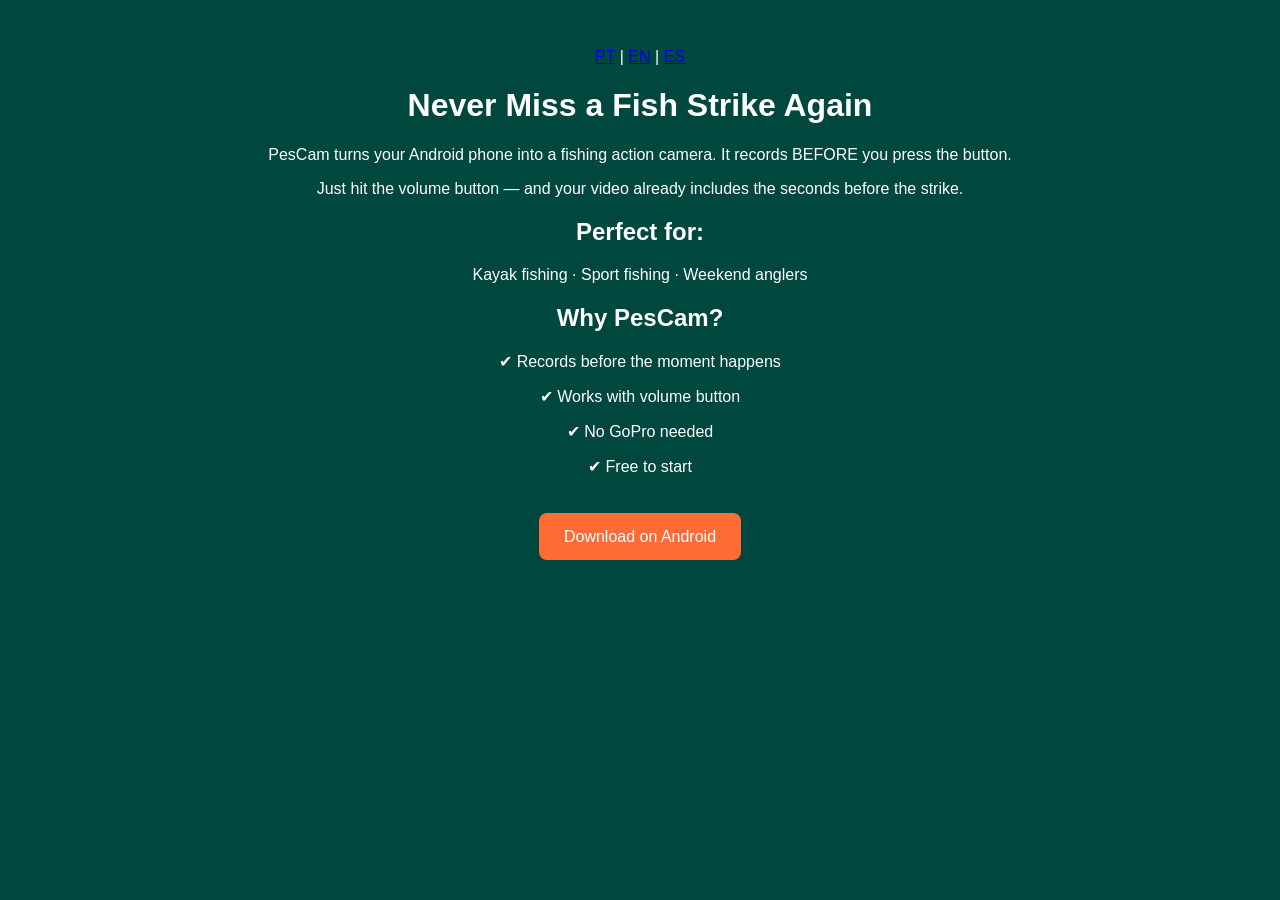
==== en/index.html @ 98377692 "add language selector + hreflang SEO" ====
<!DOCTYPE html>
<html lang="en">
<head>
  <meta charset="UTF-8">
  <title>PesCam — Never Miss a Fish Strike Again</title>

  <meta name="description" content="Record your fishing trips without missing the moment. PesCam saves the seconds BEFORE the strike — just like GoPro Hindsight, but on your phone.">

  <link rel="canonical" href="https://pescam.com.br/en/">

  <!-- Hreflang -->
  <link rel="alternate" hreflang="pt-BR" href="https://pescam.com.br/">
  <link rel="alternate" hreflang="en" href="https://pescam.com.br/en/">
  <link rel="alternate" hreflang="es" href="https://pescam.com.br/es/">
  <link rel="alternate" hreflang="x-default" href="https://pescam.com.br/">

  <meta name="viewport" content="width=device-width, initial-scale=1.0">
</head>

<body style="font-family: Arial; background:#00473E; color:white; text-align:center; padding:40px;">

  <div style="margin-bottom:20px;">
    <a href="https://pescam.com.br/">PT</a> |
    <a href="https://pescam.com.br/en/">EN</a> |
    <a href="https://pescam.com.br/es/">ES</a>
  </div>

  <h1>Never Miss a Fish Strike Again</h1>

  <p>
    PesCam turns your Android phone into a fishing action camera.
    It records BEFORE you press the button.
  </p>

  <p>
    Just hit the volume button — and your video already includes the seconds before the strike.
  </p>

  <h2>Perfect for:</h2>

  <p>Kayak fishing · Sport fishing · Weekend anglers</p>

  <h2>Why PesCam?</h2>

  <p>✔ Records before the moment happens</p>
  <p>✔ Works with volume button</p>
  <p>✔ No GoPro needed</p>
  <p>✔ Free to start</p>

  <br><br>

  <a href="#" style="background:#FF6B35; padding:15px 25px; color:white; text-decoration:none; border-radius:8px;">
    Download on Android
  </a>

</body>
</html>
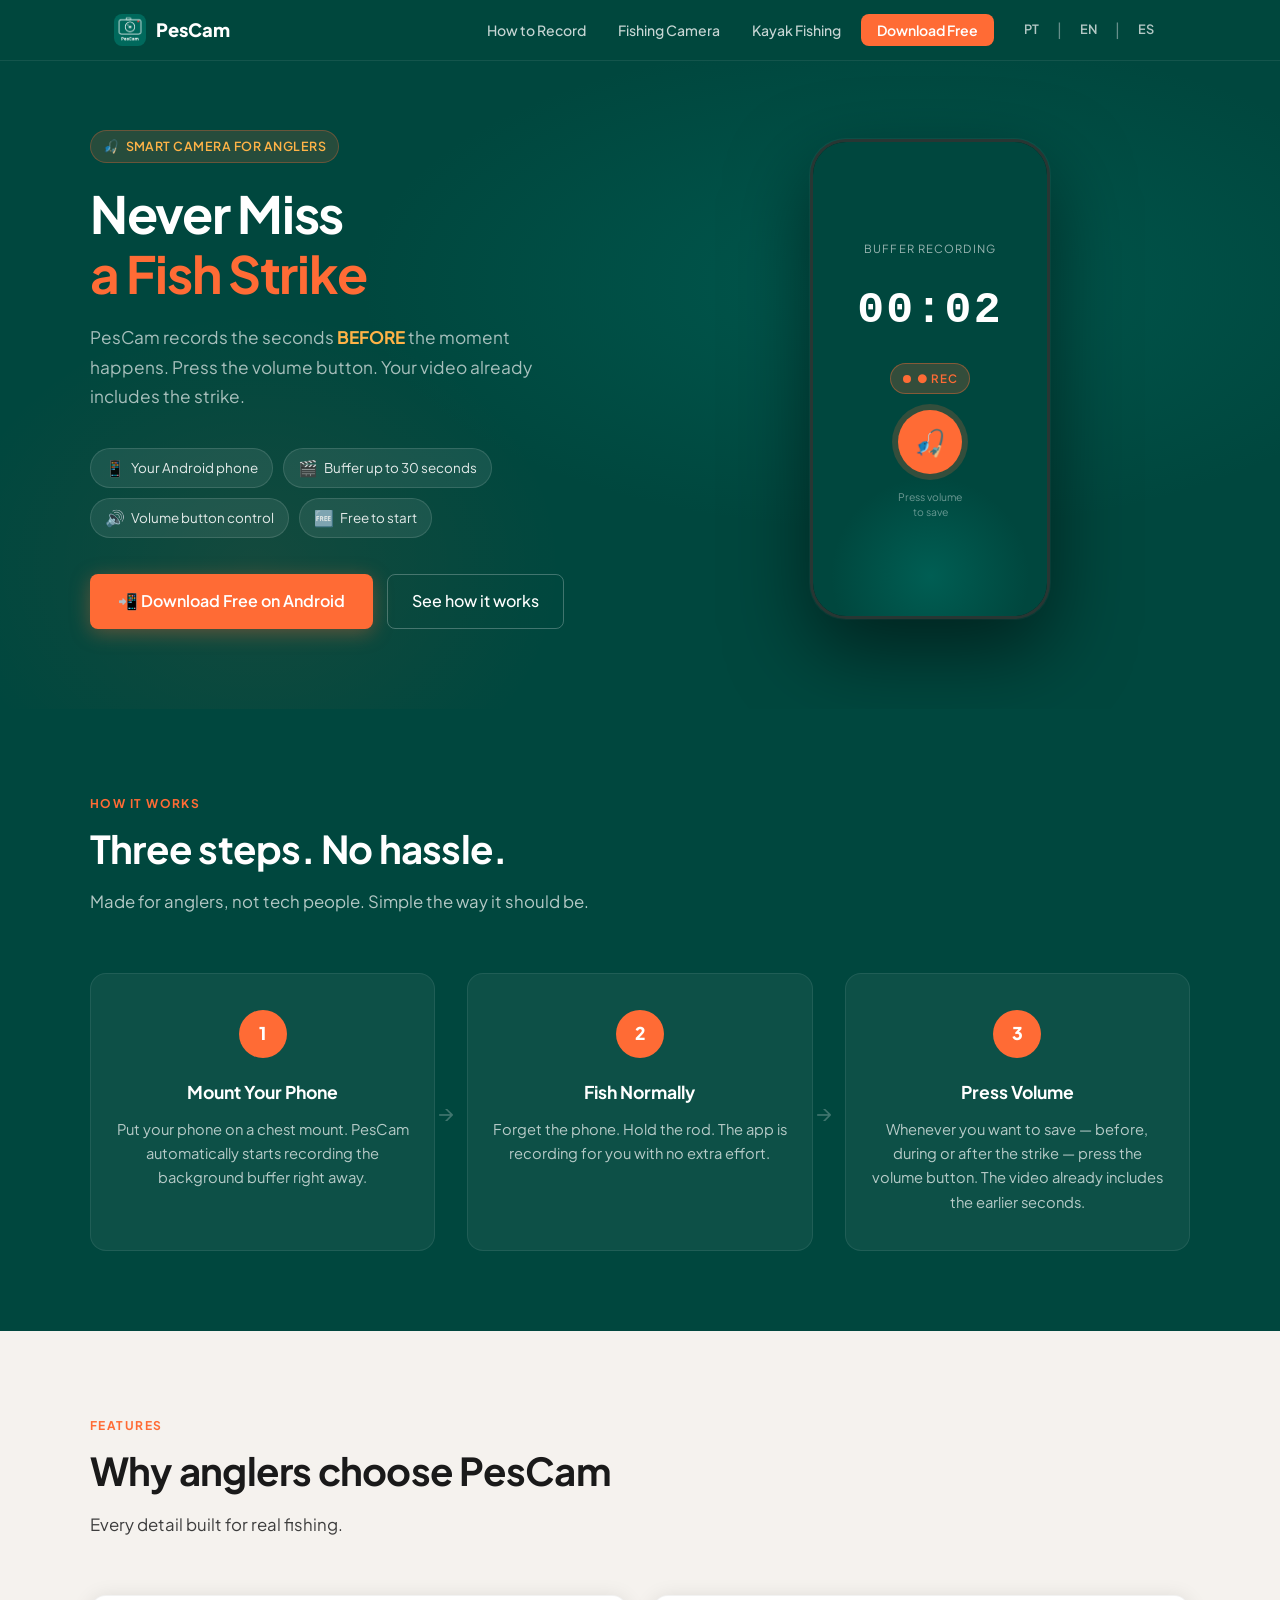
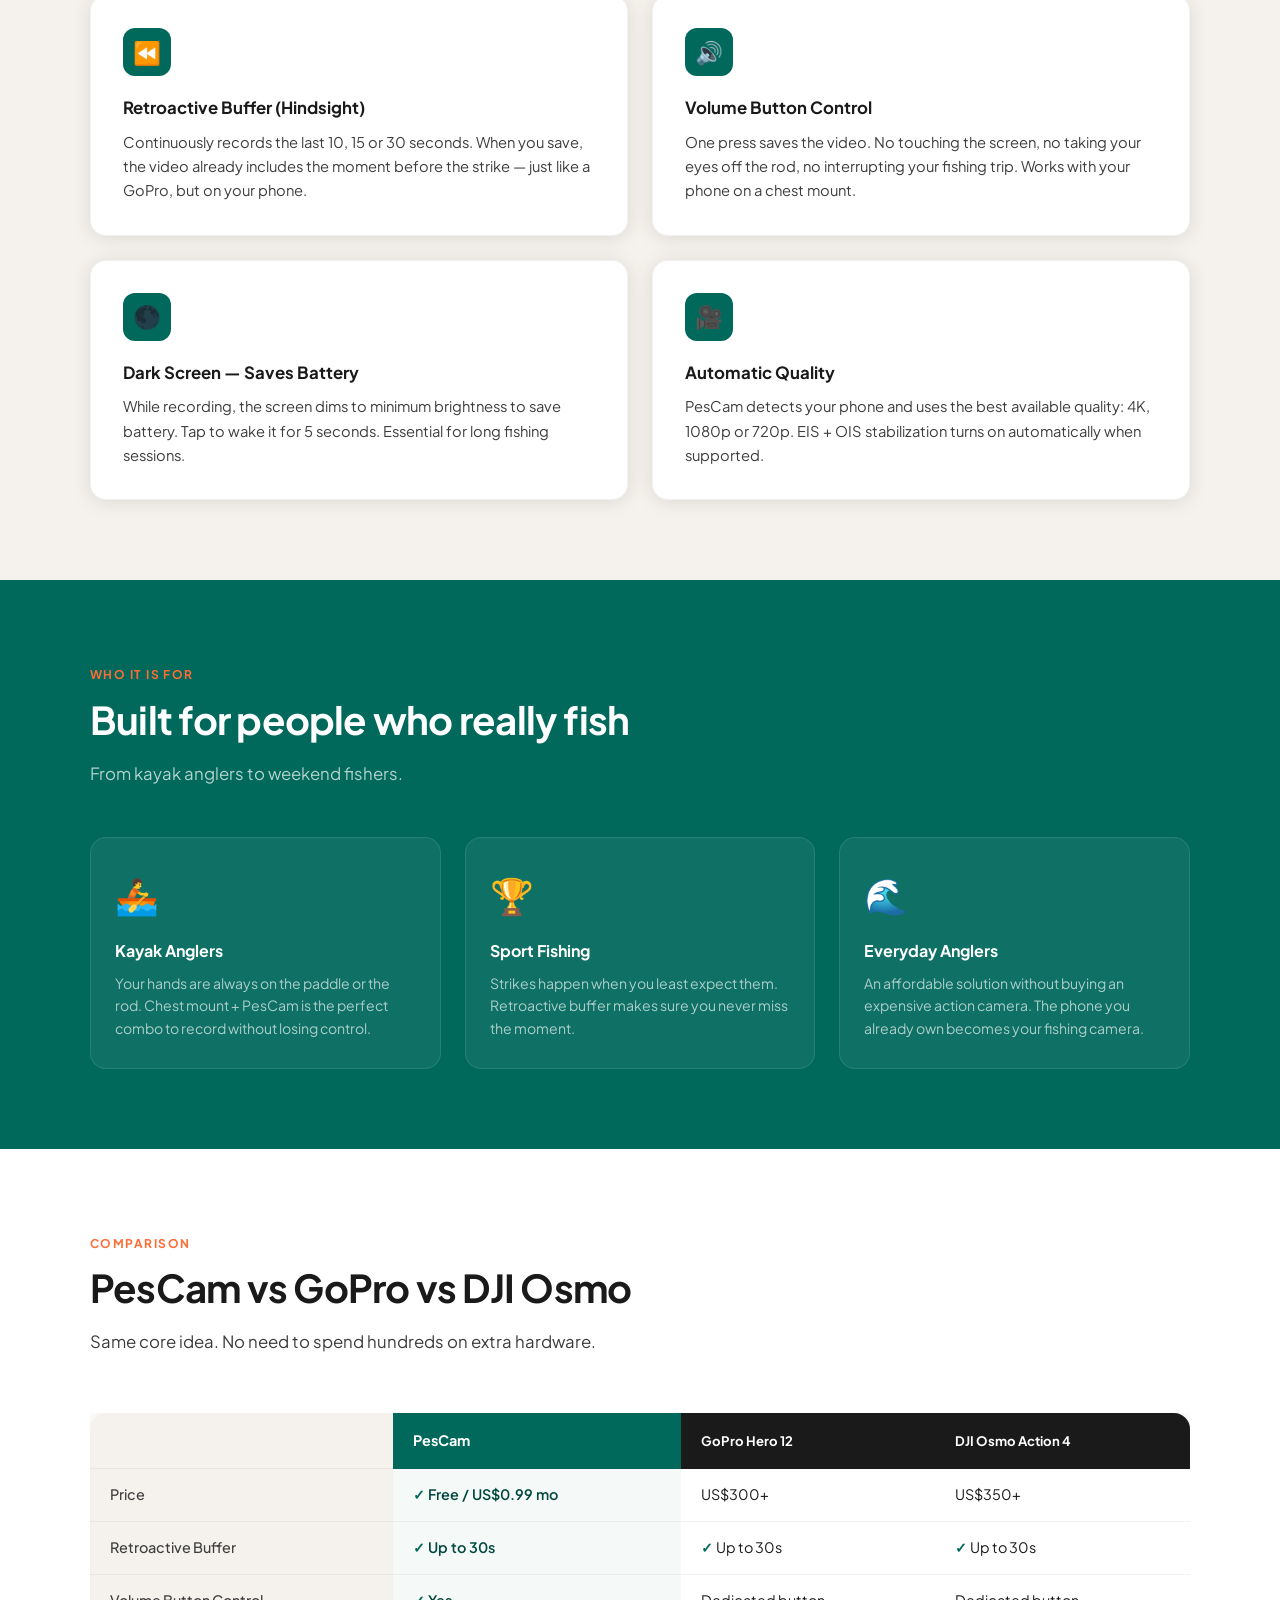
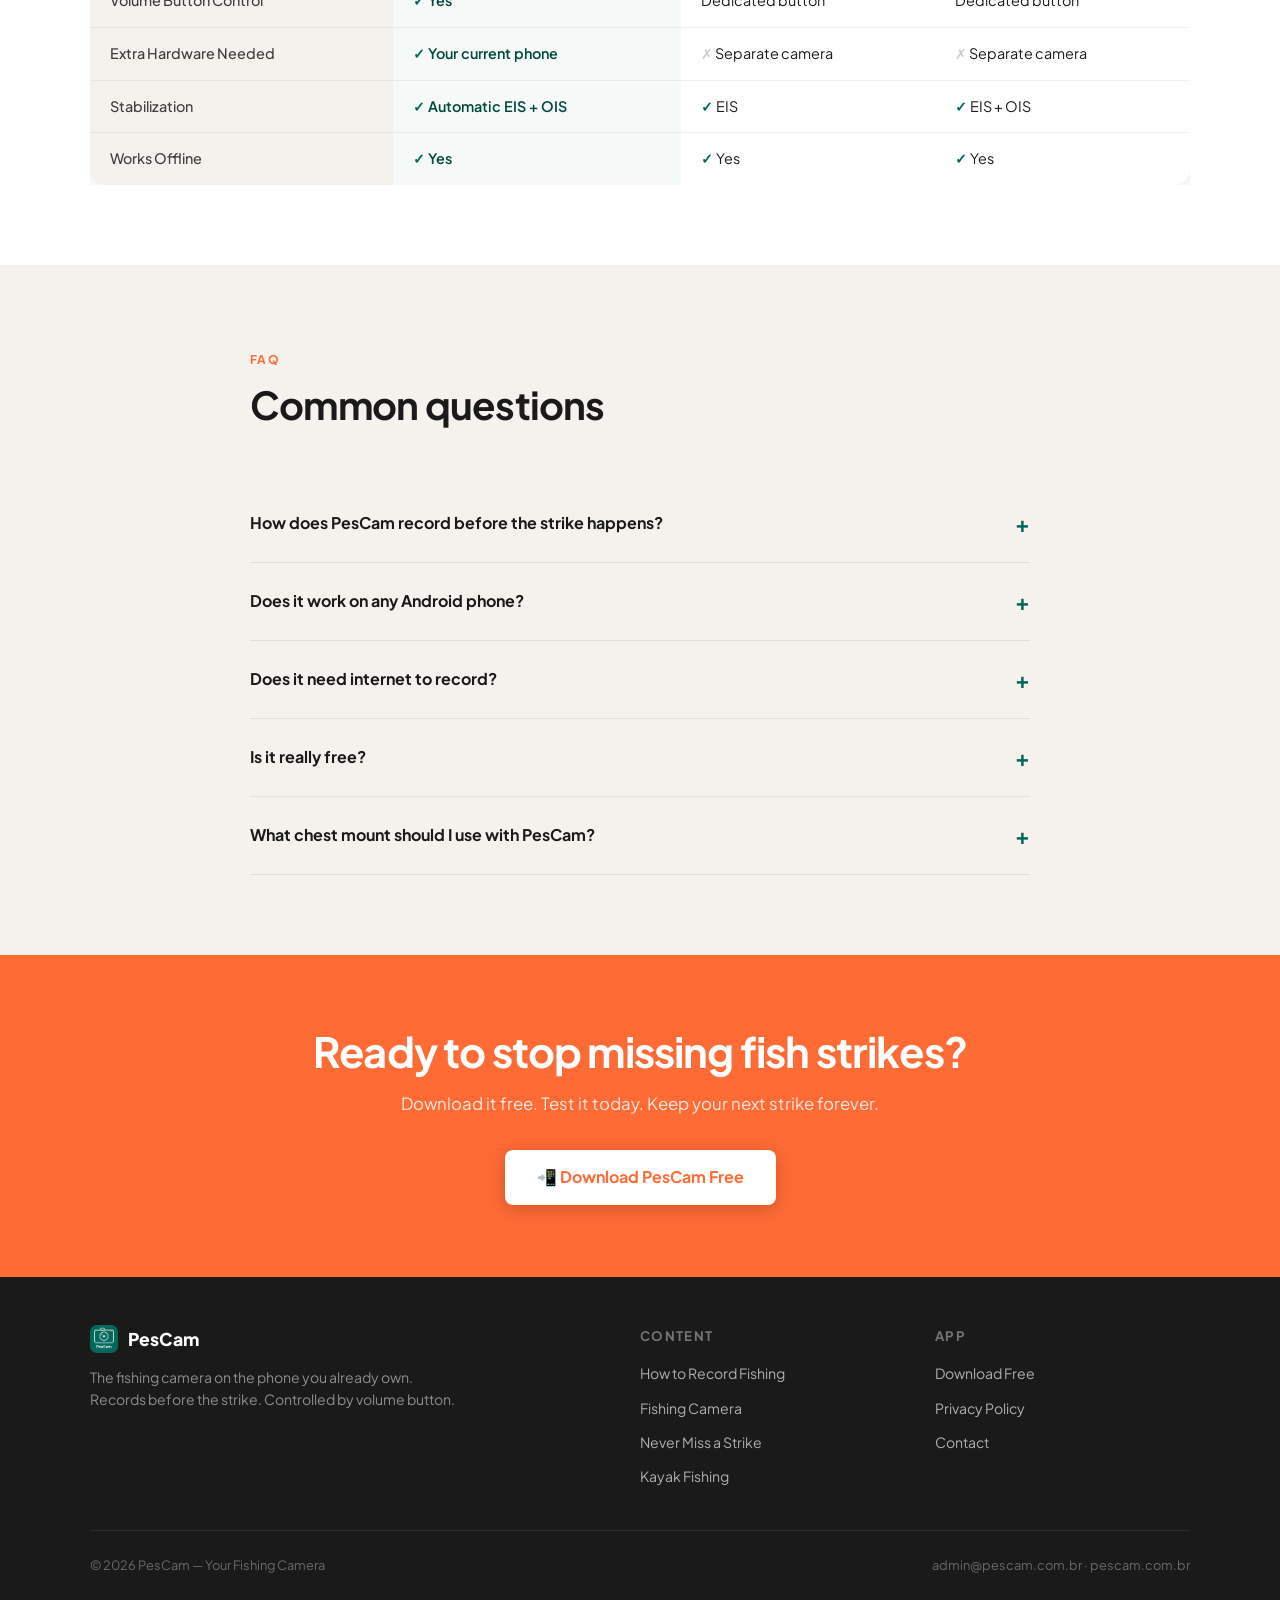
==== commit 4de753a2: "replace EN and ES home with full layout versions match multilingual pages to main homepage design" ====
--- a/en/index.html
+++ b/en/index.html
@@ -2,56 +2,350 @@
 <html lang="en">
 <head>
   <meta charset="UTF-8">
+  <meta name="viewport" content="width=device-width, initial-scale=1.0">
+
   <title>PesCam — Never Miss a Fish Strike Again</title>
-
-  <meta name="description" content="Record your fishing trips without missing the moment. PesCam saves the seconds BEFORE the strike — just like GoPro Hindsight, but on your phone.">
-
+  <meta name="description" content="PesCam records the seconds BEFORE the strike happens. Control it with the volume button without taking your hands off the rod. Free for Android. Never miss a fishing moment again.">
+  <meta name="keywords" content="fishing camera app, record fishing trips, never miss a fish strike, android fishing app, kayak fishing camera">
   <link rel="canonical" href="https://pescam.com.br/en/">
 
-  <!-- Hreflang -->
   <link rel="alternate" hreflang="pt-BR" href="https://pescam.com.br/">
   <link rel="alternate" hreflang="en" href="https://pescam.com.br/en/">
   <link rel="alternate" hreflang="es" href="https://pescam.com.br/es/">
   <link rel="alternate" hreflang="x-default" href="https://pescam.com.br/">
 
-  <meta name="viewport" content="width=device-width, initial-scale=1.0">
+  <!-- Open Graph -->
+  <meta property="og:title" content="PesCam — Never Miss a Fish Strike Again">
+  <meta property="og:description" content="PesCam records the seconds BEFORE the strike happens. Free for Android.">
+  <meta property="og:type" content="website">
+  <meta property="og:url" content="https://pescam.com.br/en/">
+  <meta property="og:image" content="https://pescam.com.br/og-image.jpg">
+
+  <!-- Schema: SoftwareApplication -->
+  <script type="application/ld+json">
+  {
+    "@context": "https://schema.org",
+    "@type": "SoftwareApplication",
+    "name": "PesCam",
+    "operatingSystem": "Android",
+    "applicationCategory": "UtilitiesApplication",
+    "offers": {
+      "@type": "Offer",
+      "price": "0",
+      "priceCurrency": "USD",
+      "description": "Free — 3 videos. Premium plan US$0.99/month."
+    },
+    "description": "Fishing recording app with retroactive buffer. It records the seconds before the strike happens. Control it with the volume button, without taking your hands off the rod.",
+    "url": "https://pescam.com.br/en/",
+    "author": { "@type": "Person", "name": "Felipe", "address": { "@type": "PostalAddress", "addressLocality": "Cuiabá", "addressRegion": "MT", "addressCountry": "BR" } }
+  }
+  </script>
+
+  <!-- Schema: FAQPage -->
+  <script type="application/ld+json">
+  {
+    "@context": "https://schema.org",
+    "@type": "FAQPage",
+    "mainEntity": [
+      { "@type": "Question", "name": "How does PesCam record before the strike happens?", "acceptedAnswer": { "@type": "Answer", "text": "PesCam keeps recording continuously in the background. When you press the volume button, it saves the last 10, 15 or 30 seconds — plus what you recorded after that. It is the same technology used by professional action cameras, but on your phone." } },
+      { "@type": "Question", "name": "Does PesCam work on any Android phone?", "acceptedAnswer": { "@type": "Answer", "text": "Yes. It works on any Android phone running Android 7.0 or newer. Most mid-range and flagship phones already support PesCam." } },
+      { "@type": "Question", "name": "Does PesCam need internet to record?", "acceptedAnswer": { "@type": "Answer", "text": "No. PesCam records offline with no internet needed. Perfect for rivers, lakes and fishing spots with no signal." } },
+      { "@type": "Question", "name": "Is PesCam really free?", "acceptedAnswer": { "@type": "Answer", "text": "Yes. Your first 3 videos are completely free. For unlimited recordings, PesCam Premium costs only US$0.99 per month." } },
+      { "@type": "Question", "name": "Does PesCam work with a chest mount?", "acceptedAnswer": { "@type": "Answer", "text": "Yes. PesCam was built exactly for that. With your phone on a chest mount, you control everything through the volume button without taking your hands off the rod." } }
+    ]
+  }
+  </script>
+
+  <link rel="stylesheet" href="../style.css">
+  <link rel="icon" href="../favicon.ico">
 </head>
-
-<body style="font-family: Arial; background:#00473E; color:white; text-align:center; padding:40px;">
-
-  <div style="margin-bottom:20px;">
-    <a href="https://pescam.com.br/">PT</a> |
-    <a href="https://pescam.com.br/en/">EN</a> |
-    <a href="https://pescam.com.br/es/">ES</a>
-  </div>
-
-  <h1>Never Miss a Fish Strike Again</h1>
-
-  <p>
-    PesCam turns your Android phone into a fishing action camera.
-    It records BEFORE you press the button.
-  </p>
-
-  <p>
-    Just hit the volume button — and your video already includes the seconds before the strike.
-  </p>
-
-  <h2>Perfect for:</h2>
-
-  <p>Kayak fishing · Sport fishing · Weekend anglers</p>
-
-  <h2>Why PesCam?</h2>
-
-  <p>✔ Records before the moment happens</p>
-  <p>✔ Works with volume button</p>
-  <p>✔ No GoPro needed</p>
-  <p>✔ Free to start</p>
-
-  <br><br>
-
-  <a href="#" style="background:#FF6B35; padding:15px 25px; color:white; text-decoration:none; border-radius:8px;">
-    Download on Android
-  </a>
-
+<body>
+
+<!-- NAV -->
+<nav class="nav">
+  <div class="nav-inner">
+    <a href="/en/" class="nav-logo">
+      <img src="../icon.png" alt="PesCam icon">
+      PesCam
+    </a>
+    <button class="nav-toggle" aria-label="Menu">
+      <span></span><span></span><span></span>
+    </button>
+    <ul class="nav-links">
+      <li><a href="/en/how-to-record-fishing/">How to Record</a></li>
+      <li><a href="/en/fishing-camera/">Fishing Camera</a></li>
+      <li><a href="/en/kayak-fishing/">Kayak Fishing</a></li>
+      <li><a href="/en/app/" class="nav-cta">Download Free</a></li>
+      <li class="lang-item">
+        <a href="https://pescam.com.br/">PT</a>
+        <span>|</span>
+        <a href="https://pescam.com.br/en/">EN</a>
+        <span>|</span>
+        <a href="https://pescam.com.br/es/">ES</a>
+      </li>
+    </ul>
+  </div>
+</nav>
+
+<!-- HERO -->
+<section class="hero">
+  <div class="hero-inner">
+    <div class="hero-text">
+      <div class="hero-badge">
+        <span>🎣</span> Smart Camera for Anglers
+      </div>
+      <h1>Never Miss<br><em>a Fish Strike</em></h1>
+      <p class="hero-sub">
+        PesCam records the seconds <strong style="color:var(--accent-warm)">BEFORE</strong> the moment happens.
+        Press the volume button. Your video already includes the strike.
+      </p>
+      <div class="hero-pills">
+        <span class="pill"><span class="pill-icon">📱</span> Your Android phone</span>
+        <span class="pill"><span class="pill-icon">🎬</span> Buffer up to 30 seconds</span>
+        <span class="pill"><span class="pill-icon">🔊</span> Volume button control</span>
+        <span class="pill"><span class="pill-icon">🆓</span> Free to start</span>
+      </div>
+      <div class="hero-actions">
+        <a href="/en/app/" class="btn-primary">📲 Download Free on Android</a>
+        <a href="#how-it-works" class="btn-secondary">See how it works</a>
+      </div>
+    </div>
+    <div class="hero-visual">
+      <div class="phone-wrap">
+        <div class="phone-frame">
+          <div class="phone-screen">
+            <span class="phone-label">BUFFER RECORDING</span>
+            <div class="phone-counter" id="phone-counter">00:00</div>
+            <div class="phone-rec">
+              <div class="rec-dot"></div>
+              <span>● REC</span>
+            </div>
+            <div class="phone-btn">🎣</div>
+            <p class="phone-hint">Press volume<br>to save</p>
+          </div>
+          <div class="phone-glow"></div>
+        </div>
+      </div>
+    </div>
+  </div>
+</section>
+
+<!-- HOW IT WORKS -->
+<section class="section section-dark" id="how-it-works">
+  <div class="container">
+    <div class="section-label">How It Works</div>
+    <h2 class="section-title" style="color:var(--white)">Three steps. No hassle.</h2>
+    <p class="section-sub">Made for anglers, not tech people. Simple the way it should be.</p>
+    <div class="steps">
+      <div class="step">
+        <div class="step-num">1</div>
+        <h3>Mount Your Phone</h3>
+        <p>Put your phone on a chest mount. PesCam automatically starts recording the background buffer right away.</p>
+        <span class="step-arrow">→</span>
+      </div>
+      <div class="step">
+        <div class="step-num">2</div>
+        <h3>Fish Normally</h3>
+        <p>Forget the phone. Hold the rod. The app is recording for you with no extra effort.</p>
+        <span class="step-arrow">→</span>
+      </div>
+      <div class="step">
+        <div class="step-num">3</div>
+        <h3>Press Volume</h3>
+        <p>Whenever you want to save — before, during or after the strike — press the volume button. The video already includes the earlier seconds.</p>
+      </div>
+    </div>
+  </div>
+</section>
+
+<!-- FEATURES -->
+<section class="section section-off">
+  <div class="container">
+    <div class="section-label">Features</div>
+    <h2 class="section-title">Why anglers choose PesCam</h2>
+    <p class="section-sub" style="color:var(--text-mid)">Every detail built for real fishing.</p>
+    <div class="features">
+      <div class="feature-card">
+        <div class="feature-icon">⏪</div>
+        <h3>Retroactive Buffer (Hindsight)</h3>
+        <p>Continuously records the last 10, 15 or 30 seconds. When you save, the video already includes the moment before the strike — just like a GoPro, but on your phone.</p>
+      </div>
+      <div class="feature-card">
+        <div class="feature-icon">🔊</div>
+        <h3>Volume Button Control</h3>
+        <p>One press saves the video. No touching the screen, no taking your eyes off the rod, no interrupting your fishing trip. Works with your phone on a chest mount.</p>
+      </div>
+      <div class="feature-card">
+        <div class="feature-icon">🌑</div>
+        <h3>Dark Screen — Saves Battery</h3>
+        <p>While recording, the screen dims to minimum brightness to save battery. Tap to wake it for 5 seconds. Essential for long fishing sessions.</p>
+      </div>
+      <div class="feature-card">
+        <div class="feature-icon">🎥</div>
+        <h3>Automatic Quality</h3>
+        <p>PesCam detects your phone and uses the best available quality: 4K, 1080p or 720p. EIS + OIS stabilization turns on automatically when supported.</p>
+      </div>
+    </div>
+  </div>
+</section>
+
+<!-- AUDIENCE -->
+<section class="section section-mid">
+  <div class="container">
+    <div class="section-label">Who It Is For</div>
+    <h2 class="section-title" style="color:var(--white)">Built for people who really fish</h2>
+    <p class="section-sub">From kayak anglers to weekend fishers.</p>
+    <div class="audience-grid">
+      <div class="audience-card">
+        <span class="audience-icon">🚣</span>
+        <h3>Kayak Anglers</h3>
+        <p>Your hands are always on the paddle or the rod. Chest mount + PesCam is the perfect combo to record without losing control.</p>
+      </div>
+      <div class="audience-card">
+        <span class="audience-icon">🏆</span>
+        <h3>Sport Fishing</h3>
+        <p>Strikes happen when you least expect them. Retroactive buffer makes sure you never miss the moment.</p>
+      </div>
+      <div class="audience-card">
+        <span class="audience-icon">🌊</span>
+        <h3>Everyday Anglers</h3>
+        <p>An affordable solution without buying an expensive action camera. The phone you already own becomes your fishing camera.</p>
+      </div>
+    </div>
+  </div>
+</section>
+
+<!-- COMPARISON -->
+<section class="section section-white">
+  <div class="container">
+    <div class="section-label">Comparison</div>
+    <h2 class="section-title">PesCam vs GoPro vs DJI Osmo</h2>
+    <p class="section-sub" style="color:var(--text-mid)">Same core idea. No need to spend hundreds on extra hardware.</p>
+    <div class="compare-wrap">
+      <table class="compare-table">
+        <thead>
+          <tr>
+            <th></th>
+            <th class="col-pescam">PesCam</th>
+            <th class="col-other">GoPro Hero 12</th>
+            <th class="col-other">DJI Osmo Action 4</th>
+          </tr>
+        </thead>
+        <tbody>
+          <tr>
+            <td>Price</td>
+            <td class="col-pescam yes">Free / US$0.99 mo</td>
+            <td>US$300+</td>
+            <td>US$350+</td>
+          </tr>
+          <tr>
+            <td>Retroactive Buffer</td>
+            <td class="col-pescam yes">Up to 30s</td>
+            <td class="yes">Up to 30s</td>
+            <td class="yes">Up to 30s</td>
+          </tr>
+          <tr>
+            <td>Volume Button Control</td>
+            <td class="col-pescam yes">Yes</td>
+            <td>Dedicated button</td>
+            <td>Dedicated button</td>
+          </tr>
+          <tr>
+            <td>Extra Hardware Needed</td>
+            <td class="col-pescam yes">Your current phone</td>
+            <td class="no">Separate camera</td>
+            <td class="no">Separate camera</td>
+          </tr>
+          <tr>
+            <td>Stabilization</td>
+            <td class="col-pescam yes">Automatic EIS + OIS</td>
+            <td class="yes">EIS</td>
+            <td class="yes">EIS + OIS</td>
+          </tr>
+          <tr>
+            <td>Works Offline</td>
+            <td class="col-pescam yes">Yes</td>
+            <td class="yes">Yes</td>
+            <td class="yes">Yes</td>
+          </tr>
+        </tbody>
+      </table>
+    </div>
+  </div>
+</section>
+
+<!-- FAQ -->
+<section class="section section-off">
+  <div class="container-narrow">
+    <div class="section-label">FAQ</div>
+    <h2 class="section-title">Common questions</h2>
+    <div class="faq">
+      <div class="faq-item">
+        <div class="faq-q">How does PesCam record before the strike happens?</div>
+        <div class="faq-a">PesCam keeps recording continuously in the background. When you press the volume button, it saves the last 10, 15 or 30 seconds — plus what you recorded after that. It is the same technology used by professional action cameras, but on your phone.</div>
+      </div>
+      <div class="faq-item">
+        <div class="faq-q">Does it work on any Android phone?</div>
+        <div class="faq-a">Yes. It works on any Android phone running version 7.0 or newer. Most mid-range and flagship phones already support PesCam without issues.</div>
+      </div>
+      <div class="faq-item">
+        <div class="faq-q">Does it need internet to record?</div>
+        <div class="faq-a">No. PesCam records 100% offline. Perfect for rivers, lakes and places with no cell signal.</div>
+      </div>
+      <div class="faq-item">
+        <div class="faq-q">Is it really free?</div>
+        <div class="faq-a">Yes. Your first 3 videos are completely free, with no signup and no card required. For unlimited recordings, PesCam Premium costs just US$0.99 per month.</div>
+      </div>
+      <div class="faq-item">
+        <div class="faq-q">What chest mount should I use with PesCam?</div>
+        <div class="faq-a">Any universal chest mount for smartphones will work. Adjustable models with a secure phone holder are the most recommended.</div>
+      </div>
+    </div>
+  </div>
+</section>
+
+<!-- CTA -->
+<section class="cta-band">
+  <div class="container-narrow">
+    <h2>Ready to stop missing fish strikes?</h2>
+    <p>Download it free. Test it today. Keep your next strike forever.</p>
+    <a href="/en/app/" class="btn-white">📲 Download PesCam Free</a>
+  </div>
+</section>
+
+<!-- FOOTER -->
+<footer>
+  <div class="footer-inner">
+    <div class="footer-brand">
+      <a href="/en/" class="footer-logo">
+        <img src="../icon.png" alt="PesCam"> PesCam
+      </a>
+      <p class="footer-tagline">The fishing camera on the phone you already own.<br>Records before the strike. Controlled by volume button.</p>
+    </div>
+    <div class="footer-col">
+      <h4>Content</h4>
+      <ul>
+        <li><a href="/en/how-to-record-fishing/">How to Record Fishing</a></li>
+        <li><a href="/en/fishing-camera/">Fishing Camera</a></li>
+        <li><a href="/en/never-miss-a-strike/">Never Miss a Strike</a></li>
+        <li><a href="/en/kayak-fishing/">Kayak Fishing</a></li>
+      </ul>
+    </div>
+    <div class="footer-col">
+      <h4>App</h4>
+      <ul>
+        <li><a href="/en/app/">Download Free</a></li>
+        <li><a href="/politica-de-privacidade/">Privacy Policy</a></li>
+        <li><a href="mailto:admin@pescam.com.br">Contact</a></li>
+      </ul>
+    </div>
+  </div>
+  <div class="footer-bottom">
+    <span>© 2026 PesCam — Your Fishing Camera</span>
+    <span>admin@pescam.com.br · pescam.com.br</span>
+  </div>
+</footer>
+
+<script src="../main.js"></script>
 </body>
-</html>+</html>
--- a/style.css
+++ b/style.css
@@ -0,0 +1,539 @@
+/* ===========================
+   PESCAM — Global Stylesheet
+   =========================== */
+
+@import url('https://fonts.googleapis.com/css2?family=Plus+Jakarta+Sans:wght@400;500;600;700;800&family=DM+Sans:ital,opsz,wght@0,9..40,300;0,9..40,400;0,9..40,500;1,9..40,300&display=swap');
+
+:root {
+  --green-deep:   #00473E;
+  --green-mid:    #00695C;
+  --green-light:  #00897B;
+  --green-pale:   #B2DFDB;
+  --accent:       #FF6B35;
+  --accent-warm:  #FFB347;
+  --white:        #FFFFFF;
+  --off-white:    #F5F2EE;
+  --text-dark:    #1A1A1A;
+  --text-mid:     #3D3D3D;
+  --text-muted:   rgba(255,255,255,0.65);
+  --radius-sm:    8px;
+  --radius-md:    16px;
+  --radius-lg:    28px;
+  --shadow:       0 4px 32px rgba(0,71,62,0.18);
+  --shadow-card:  0 2px 20px rgba(0,0,0,0.10);
+  --font-display: 'Plus Jakarta Sans', sans-serif;
+  --font-body:    'Plus Jakarta Sans', sans-serif;
+}
+
+*, *::before, *::after { box-sizing: border-box; margin: 0; padding: 0; }
+
+html { scroll-behavior: smooth; }
+
+body {
+  font-family: var(--font-body);
+  background: var(--off-white);
+  color: var(--text-dark);
+  line-height: 1.65;
+  overflow-x: hidden;
+}
+
+/* ---- NAV ---- */
+.nav {
+  position: fixed; top: 0; left: 0; right: 0; z-index: 100;
+  background: rgba(0,71,62,0.96);
+  backdrop-filter: blur(12px);
+  -webkit-backdrop-filter: blur(12px);
+  border-bottom: 1px solid rgba(255,255,255,0.08);
+}
+.nav-inner {
+  max-width: 1100px; margin: 0 auto;
+  display: flex; align-items: center; justify-content: space-between;
+  padding: 0 24px; height: 60px;
+}
+.nav-logo {
+  display: flex; align-items: center; gap: 10px;
+  text-decoration: none; color: var(--white);
+  font-family: var(--font-display); font-weight: 800; font-size: 1.15rem;
+}
+.nav-logo img { width: 32px; height: 32px; border-radius: 8px; }
+.nav-links {
+  display: flex; align-items: center; gap: 8px;
+  list-style: none;
+}
+.nav-links a {
+  color: rgba(255,255,255,0.78);
+  text-decoration: none; font-size: 0.88rem; font-weight: 500;
+  padding: 6px 12px; border-radius: 6px;
+  transition: color 0.2s, background 0.2s;
+}
+.nav-links a:hover { color: var(--white); background: rgba(255,255,255,0.10); }
+.nav-cta {
+  background: var(--accent) !important;
+  color: var(--white) !important;
+  font-weight: 600 !important;
+  padding: 7px 16px !important;
+  border-radius: 8px !important;
+}
+.nav-cta:hover { background: #e55a28 !important; }
+
+/* hamburger */
+.nav-toggle { display: none; background: none; border: none; cursor: pointer; padding: 6px; }
+.nav-toggle span {
+  display: block; width: 22px; height: 2px;
+  background: var(--white); margin: 4px 0;
+  transition: transform 0.3s, opacity 0.3s;
+}
+
+/* ---- HERO ---- */
+.hero {
+  background: var(--green-deep);
+  padding: 130px 24px 80px;
+  position: relative; overflow: hidden;
+}
+.hero::before {
+  content: '';
+  position: absolute; inset: 0;
+  background:
+    radial-gradient(ellipse 60% 50% at 70% 40%, rgba(0,137,123,0.25) 0%, transparent 70%),
+    radial-gradient(ellipse 40% 60% at 20% 80%, rgba(255,107,53,0.08) 0%, transparent 60%);
+}
+.hero-inner {
+  max-width: 1100px; margin: 0 auto;
+  display: grid; grid-template-columns: 1fr 1fr;
+  align-items: center; gap: 60px;
+  position: relative; z-index: 1;
+}
+.hero-badge {
+  display: inline-flex; align-items: center; gap: 6px;
+  background: rgba(255,107,53,0.15); border: 1px solid rgba(255,107,53,0.3);
+  color: var(--accent-warm); font-size: 0.78rem; font-weight: 600;
+  padding: 5px 12px; border-radius: 100px; letter-spacing: 0.04em;
+  text-transform: uppercase; margin-bottom: 20px;
+}
+.hero h1 {
+  font-family: var(--font-display);
+  font-size: clamp(2rem, 4.5vw, 3.2rem);
+  font-weight: 700; line-height: 1.18;
+  color: var(--white); margin-bottom: 20px;
+  letter-spacing: -0.025em;
+}
+.hero h1 em {
+  font-style: normal;
+  color: var(--accent);
+}
+.hero-sub {
+  font-size: 1.08rem; color: var(--text-muted);
+  max-width: 480px; margin-bottom: 36px; line-height: 1.7;
+}
+.hero-pills {
+  display: flex; flex-wrap: wrap; gap: 10px; margin-bottom: 36px;
+}
+.pill {
+  display: flex; align-items: center; gap: 6px;
+  background: rgba(255,255,255,0.08);
+  border: 1px solid rgba(255,255,255,0.12);
+  color: rgba(255,255,255,0.88); font-size: 0.84rem;
+  padding: 6px 14px; border-radius: 100px;
+}
+.pill-icon { font-size: 1rem; }
+.hero-actions { display: flex; gap: 14px; flex-wrap: wrap; align-items: center; }
+
+/* ---- BUTTONS ---- */
+.btn-primary {
+  display: inline-flex; align-items: center; gap: 8px;
+  background: var(--accent); color: var(--white);
+  font-family: var(--font-body); font-size: 1rem; font-weight: 600;
+  padding: 14px 28px; border-radius: var(--radius-sm);
+  text-decoration: none; border: none; cursor: pointer;
+  transition: background 0.2s, transform 0.15s, box-shadow 0.2s;
+  box-shadow: 0 4px 20px rgba(255,107,53,0.35);
+}
+.btn-primary:hover { background: #e55a28; transform: translateY(-1px); box-shadow: 0 6px 28px rgba(255,107,53,0.45); }
+.btn-secondary {
+  display: inline-flex; align-items: center; gap: 8px;
+  background: transparent; color: var(--white);
+  font-family: var(--font-body); font-size: 1rem; font-weight: 500;
+  padding: 13px 24px; border-radius: var(--radius-sm);
+  text-decoration: none; border: 1.5px solid rgba(255,255,255,0.25);
+  transition: border-color 0.2s, background 0.2s;
+}
+.btn-secondary:hover { border-color: rgba(255,255,255,0.55); background: rgba(255,255,255,0.06); }
+.btn-green {
+  display: inline-flex; align-items: center; gap: 8px;
+  background: var(--green-mid); color: var(--white);
+  font-family: var(--font-body); font-size: 1rem; font-weight: 600;
+  padding: 14px 28px; border-radius: var(--radius-sm);
+  text-decoration: none; border: none; cursor: pointer;
+  transition: background 0.2s, transform 0.15s;
+}
+.btn-green:hover { background: var(--green-light); transform: translateY(-1px); }
+
+/* ---- PHONE MOCKUP ---- */
+.hero-visual { display: flex; justify-content: center; align-items: center; }
+.phone-wrap {
+  position: relative; width: 240px;
+  animation: float 4s ease-in-out infinite;
+}
+@keyframes float {
+  0%, 100% { transform: translateY(0); }
+  50% { transform: translateY(-12px); }
+}
+.phone-frame {
+  width: 240px; height: 480px;
+  background: #0a1a17;
+  border-radius: 36px;
+  border: 3px solid rgba(255,255,255,0.12);
+  position: relative; overflow: hidden;
+  box-shadow: 0 32px 80px rgba(0,0,0,0.5), 0 0 0 1px rgba(255,255,255,0.05);
+}
+.phone-screen {
+  position: absolute; inset: 0;
+  background: var(--green-deep);
+  display: flex; flex-direction: column;
+  align-items: center; justify-content: center; gap: 16px;
+}
+.phone-counter {
+  font-family: 'Courier New', monospace;
+  font-size: 2.8rem; font-weight: 700;
+  color: var(--white); letter-spacing: 0.05em;
+}
+.phone-label {
+  font-size: 0.7rem; color: rgba(255,255,255,0.6);
+  text-transform: uppercase; letter-spacing: 0.1em;
+}
+.phone-rec {
+  display: flex; align-items: center; gap: 6px;
+  background: rgba(255,107,53,0.2);
+  border: 1px solid rgba(255,107,53,0.4);
+  padding: 5px 12px; border-radius: 100px;
+}
+.rec-dot {
+  width: 8px; height: 8px; border-radius: 50%;
+  background: var(--accent);
+  animation: pulse 1.2s ease-in-out infinite;
+}
+@keyframes pulse { 0%,100%{opacity:1;transform:scale(1)} 50%{opacity:.5;transform:scale(0.8)} }
+.phone-rec span { font-size: 0.72rem; color: var(--accent); font-weight: 600; letter-spacing: 0.06em; }
+.phone-btn {
+  width: 64px; height: 64px; border-radius: 50%;
+  background: var(--accent);
+  box-shadow: 0 0 0 6px rgba(255,107,53,0.2);
+  display: flex; align-items: center; justify-content: center;
+  font-size: 1.6rem;
+}
+.phone-hint {
+  font-size: 0.65rem; color: rgba(255,255,255,0.45);
+  text-align: center; line-height: 1.4; padding: 0 20px;
+}
+.phone-glow {
+  position: absolute;
+  width: 200px; height: 200px;
+  background: radial-gradient(circle, rgba(0,137,123,0.35), transparent 70%);
+  bottom: -60px; left: 50%; transform: translateX(-50%);
+  pointer-events: none;
+}
+
+/* ---- SECTIONS ---- */
+.section { padding: 80px 24px; }
+.section-dark { background: var(--green-deep); color: var(--white); }
+.section-mid { background: var(--green-mid); color: var(--white); }
+.section-white { background: var(--white); }
+.section-off { background: var(--off-white); }
+
+.container { max-width: 1100px; margin: 0 auto; }
+.container-narrow { max-width: 780px; margin: 0 auto; }
+
+.section-label {
+  display: inline-block;
+  font-size: 0.75rem; font-weight: 700; letter-spacing: 0.12em;
+  text-transform: uppercase; color: var(--accent);
+  margin-bottom: 12px;
+}
+.section-title {
+  font-family: var(--font-display);
+  font-size: clamp(1.6rem, 3vw, 2.4rem);
+  font-weight: 700; line-height: 1.22;
+  letter-spacing: -0.02em; margin-bottom: 16px;
+}
+.section-sub {
+  font-size: 1.05rem; color: var(--text-muted);
+  max-width: 560px; line-height: 1.7;
+}
+.section-dark .section-sub,
+.section-mid .section-sub { color: rgba(255,255,255,0.7); }
+
+/* ---- HOW IT WORKS ---- */
+.steps { display: grid; grid-template-columns: repeat(3, 1fr); gap: 32px; margin-top: 56px; }
+.step {
+  text-align: center; padding: 36px 24px;
+  background: rgba(255,255,255,0.05);
+  border: 1px solid rgba(255,255,255,0.08);
+  border-radius: var(--radius-md);
+  position: relative;
+}
+.step-num {
+  width: 48px; height: 48px; border-radius: 50%;
+  background: var(--accent);
+  display: flex; align-items: center; justify-content: center;
+  font-family: var(--font-display); font-size: 1.1rem; font-weight: 800;
+  color: var(--white); margin: 0 auto 20px;
+}
+.step h3 {
+  font-family: var(--font-display); font-size: 1.1rem; font-weight: 700;
+  color: var(--white); margin-bottom: 10px;
+}
+.step p { font-size: 0.92rem; color: rgba(255,255,255,0.7); line-height: 1.65; }
+.step-arrow {
+  position: absolute; right: -20px; top: 50%;
+  transform: translateY(-50%);
+  color: rgba(255,255,255,0.25); font-size: 1.4rem; z-index: 1;
+}
+
+/* ---- FEATURES ---- */
+.features { display: grid; grid-template-columns: repeat(2, 1fr); gap: 24px; margin-top: 56px; }
+.feature-card {
+  background: var(--white); border-radius: var(--radius-md);
+  padding: 32px; box-shadow: var(--shadow-card);
+  border: 1px solid rgba(0,0,0,0.05);
+  transition: transform 0.2s, box-shadow 0.2s;
+}
+.feature-card:hover { transform: translateY(-3px); box-shadow: 0 8px 32px rgba(0,0,0,0.13); }
+.feature-icon {
+  width: 48px; height: 48px; border-radius: 12px;
+  background: var(--green-mid);
+  display: flex; align-items: center; justify-content: center;
+  font-size: 1.4rem; margin-bottom: 18px;
+}
+.feature-card h3 {
+  font-family: var(--font-display); font-size: 1.05rem; font-weight: 700;
+  color: var(--text-dark); margin-bottom: 8px;
+}
+.feature-card p { font-size: 0.92rem; color: var(--text-mid); line-height: 1.65; }
+
+/* ---- COMPARISON TABLE ---- */
+.compare-wrap { margin-top: 56px; overflow-x: auto; }
+.compare-table {
+  width: 100%; border-collapse: collapse;
+  background: var(--white); border-radius: var(--radius-md);
+  overflow: hidden; box-shadow: var(--shadow-card);
+}
+.compare-table th {
+  padding: 16px 20px; font-family: var(--font-display);
+  font-size: 0.9rem; font-weight: 700; text-align: left;
+}
+.compare-table th:first-child { background: var(--off-white); color: var(--text-mid); }
+.compare-table th.col-pescam { background: var(--green-mid); color: var(--white); }
+.compare-table th.col-other { background: var(--text-dark); color: var(--white); font-size: 0.82rem; }
+.compare-table td {
+  padding: 14px 20px; font-size: 0.9rem;
+  border-top: 1px solid rgba(0,0,0,0.05);
+}
+.compare-table td:first-child { font-weight: 500; color: var(--text-mid); background: var(--off-white); }
+.compare-table td.col-pescam { color: var(--green-deep); font-weight: 600; background: rgba(0,105,92,0.04); }
+.compare-table .yes::before { content: '✓ '; color: var(--green-mid); font-weight: 700; }
+.compare-table .no::before { content: '✗ '; color: #ccc; }
+
+/* ---- FAQ ---- */
+.faq { margin-top: 56px; }
+.faq-item {
+  border-bottom: 1px solid rgba(0,0,0,0.08);
+  padding: 20px 0;
+}
+.faq-q {
+  font-family: var(--font-display); font-size: 1rem; font-weight: 700;
+  color: var(--text-dark); cursor: pointer;
+  display: flex; justify-content: space-between; align-items: center;
+  gap: 12px;
+}
+.faq-q::after {
+  content: '+'; font-size: 1.4rem; color: var(--green-mid);
+  flex-shrink: 0; transition: transform 0.3s;
+}
+.faq-item.open .faq-q::after { transform: rotate(45deg); }
+.faq-a {
+  font-size: 0.95rem; color: var(--text-mid); line-height: 1.7;
+  margin-top: 12px; display: none;
+}
+.faq-item.open .faq-a { display: block; }
+
+/* ---- AUDIENCE ---- */
+.audience-grid { display: grid; grid-template-columns: repeat(3, 1fr); gap: 24px; margin-top: 48px; }
+.audience-card {
+  background: rgba(255,255,255,0.06);
+  border: 1px solid rgba(255,255,255,0.1);
+  border-radius: var(--radius-md); padding: 28px 24px;
+}
+.audience-icon { font-size: 2.2rem; margin-bottom: 14px; display: block; }
+.audience-card h3 {
+  font-family: var(--font-display); font-size: 1rem; font-weight: 700;
+  color: var(--white); margin-bottom: 8px;
+}
+.audience-card p { font-size: 0.88rem; color: rgba(255,255,255,0.65); line-height: 1.6; }
+
+/* ---- CTA BAND ---- */
+.cta-band {
+  background: var(--accent);
+  padding: 72px 24px; text-align: center;
+}
+.cta-band h2 {
+  font-family: var(--font-display); font-size: clamp(1.6rem, 3.5vw, 2.6rem);
+  font-weight: 700; color: var(--white); letter-spacing: -0.02em;
+  line-height: 1.2;
+  margin-bottom: 14px;
+}
+.cta-band p { color: rgba(255,255,255,0.85); font-size: 1.05rem; margin-bottom: 32px; }
+.btn-white {
+  display: inline-flex; align-items: center; gap: 8px;
+  background: var(--white); color: var(--accent);
+  font-family: var(--font-body); font-size: 1rem; font-weight: 700;
+  padding: 14px 32px; border-radius: var(--radius-sm);
+  text-decoration: none;
+  transition: transform 0.15s, box-shadow 0.2s;
+  box-shadow: 0 4px 20px rgba(0,0,0,0.2);
+}
+.btn-white:hover { transform: translateY(-2px); box-shadow: 0 8px 32px rgba(0,0,0,0.25); }
+
+/* ---- INTERNAL PAGE HERO ---- */
+.page-hero {
+  background: var(--green-deep); padding: 120px 24px 64px;
+  text-align: center; position: relative; overflow: hidden;
+}
+.page-hero::before {
+  content: '';
+  position: absolute; inset: 0;
+  background: radial-gradient(ellipse 70% 60% at 50% 60%, rgba(0,137,123,0.2) 0%, transparent 70%);
+}
+.page-hero-inner { position: relative; z-index: 1; max-width: 760px; margin: 0 auto; }
+.page-hero h1 {
+  font-family: var(--font-display); font-size: clamp(1.8rem, 4vw, 2.8rem);
+  font-weight: 700; color: var(--white); line-height: 1.2;
+  letter-spacing: -0.025em; margin-bottom: 16px;
+}
+.page-hero p {
+  font-size: 1.05rem; color: rgba(255,255,255,0.72); max-width: 580px;
+  margin: 0 auto; line-height: 1.7;
+}
+
+/* ---- CONTENT PAGE ---- */
+.content-wrap {
+  max-width: 780px; margin: 0 auto;
+  padding: 64px 24px;
+}
+.content-wrap h2 {
+  font-family: var(--font-display); font-size: 1.45rem; font-weight: 700;
+  color: var(--text-dark); margin: 48px 0 16px; letter-spacing: -0.015em;
+  line-height: 1.25;
+}
+.content-wrap h2:first-child { margin-top: 0; }
+.content-wrap h3 {
+  font-family: var(--font-display); font-size: 1.15rem; font-weight: 700;
+  color: var(--green-deep); margin: 32px 0 10px;
+}
+.content-wrap p {
+  font-size: 1rem; color: var(--text-mid); line-height: 1.75; margin-bottom: 16px;
+}
+.content-wrap ul {
+  margin: 0 0 20px 0; padding-left: 0; list-style: none;
+}
+.content-wrap ul li {
+  padding: 8px 0 8px 28px; position: relative;
+  font-size: 0.97rem; color: var(--text-mid); line-height: 1.6;
+  border-bottom: 1px solid rgba(0,0,0,0.05);
+}
+.content-wrap ul li::before {
+  content: '→'; position: absolute; left: 0;
+  color: var(--green-mid); font-weight: 700;
+}
+.callout {
+  background: var(--green-deep); color: var(--white);
+  padding: 28px 32px; border-radius: var(--radius-md);
+  margin: 32px 0; border-left: 4px solid var(--accent);
+}
+.callout strong { color: var(--accent-warm); }
+
+/* ---- FOOTER ---- */
+footer {
+  background: var(--text-dark); padding: 48px 24px 32px;
+}
+.footer-inner {
+  max-width: 1100px; margin: 0 auto;
+  display: grid; grid-template-columns: 2fr 1fr 1fr;
+  gap: 40px; padding-bottom: 32px;
+  border-bottom: 1px solid rgba(255,255,255,0.08);
+}
+.footer-brand { }
+.footer-logo {
+  display: flex; align-items: center; gap: 10px;
+  font-family: var(--font-display); font-weight: 800; font-size: 1.1rem;
+  color: var(--white); text-decoration: none; margin-bottom: 12px;
+}
+.footer-logo img { width: 28px; height: 28px; border-radius: 7px; }
+.footer-tagline { font-size: 0.88rem; color: rgba(255,255,255,0.5); line-height: 1.6; }
+.footer-col h4 {
+  font-family: var(--font-display); font-size: 0.82rem; font-weight: 700;
+  color: rgba(255,255,255,0.4); letter-spacing: 0.1em; text-transform: uppercase;
+  margin-bottom: 14px;
+}
+.footer-col ul { list-style: none; }
+.footer-col li { margin-bottom: 8px; }
+.footer-col a {
+  color: rgba(255,255,255,0.65); text-decoration: none; font-size: 0.88rem;
+  transition: color 0.2s;
+}
+.footer-col a:hover { color: var(--white); }
+.footer-bottom {
+  max-width: 1100px; margin: 24px auto 0;
+  display: flex; align-items: center; justify-content: space-between;
+  font-size: 0.8rem; color: rgba(255,255,255,0.35);
+}
+
+/* ---- RESPONSIVE ---- */
+@media (max-width: 900px) {
+  .hero-inner { grid-template-columns: 1fr; text-align: center; gap: 40px; }
+  .hero-sub { max-width: 100%; }
+  .hero-pills { justify-content: center; }
+  .hero-actions { justify-content: center; }
+  .hero-visual { order: -1; }
+  .steps { grid-template-columns: 1fr; }
+  .step-arrow { display: none; }
+  .features { grid-template-columns: 1fr; }
+  .audience-grid { grid-template-columns: 1fr; }
+  .footer-inner { grid-template-columns: 1fr; gap: 28px; }
+  .footer-bottom { flex-direction: column; gap: 8px; text-align: center; }
+}
+@media (max-width: 640px) {
+  .nav-links { display: none; }
+  .nav-toggle { display: block; }
+  .nav-links.open {
+    display: flex; flex-direction: column;
+    position: absolute; top: 60px; left: 0; right: 0;
+    background: var(--green-deep); padding: 16px;
+    border-top: 1px solid rgba(255,255,255,0.08);
+  }
+  .section { padding: 56px 20px; }
+  .hero { padding: 100px 20px 60px; }
+  .phone-frame { width: 200px; height: 400px; }
+  .phone-wrap { width: 200px; }
+  .phone-counter { font-size: 2.2rem; }
+}
+
+.lang-item {
+  display: flex;
+  align-items: center;
+  gap: 6px;
+  margin-left: 10px;
+}
+
+.lang-item a {
+  font-size: 0.8rem;
+  font-weight: 600;
+  color: rgba(255,255,255,0.7);
+}
+
+.lang-item a:hover {
+  color: #ffffff;
+}
+
+.lang-item span {
+  color: rgba(255,255,255,0.4);
+}
